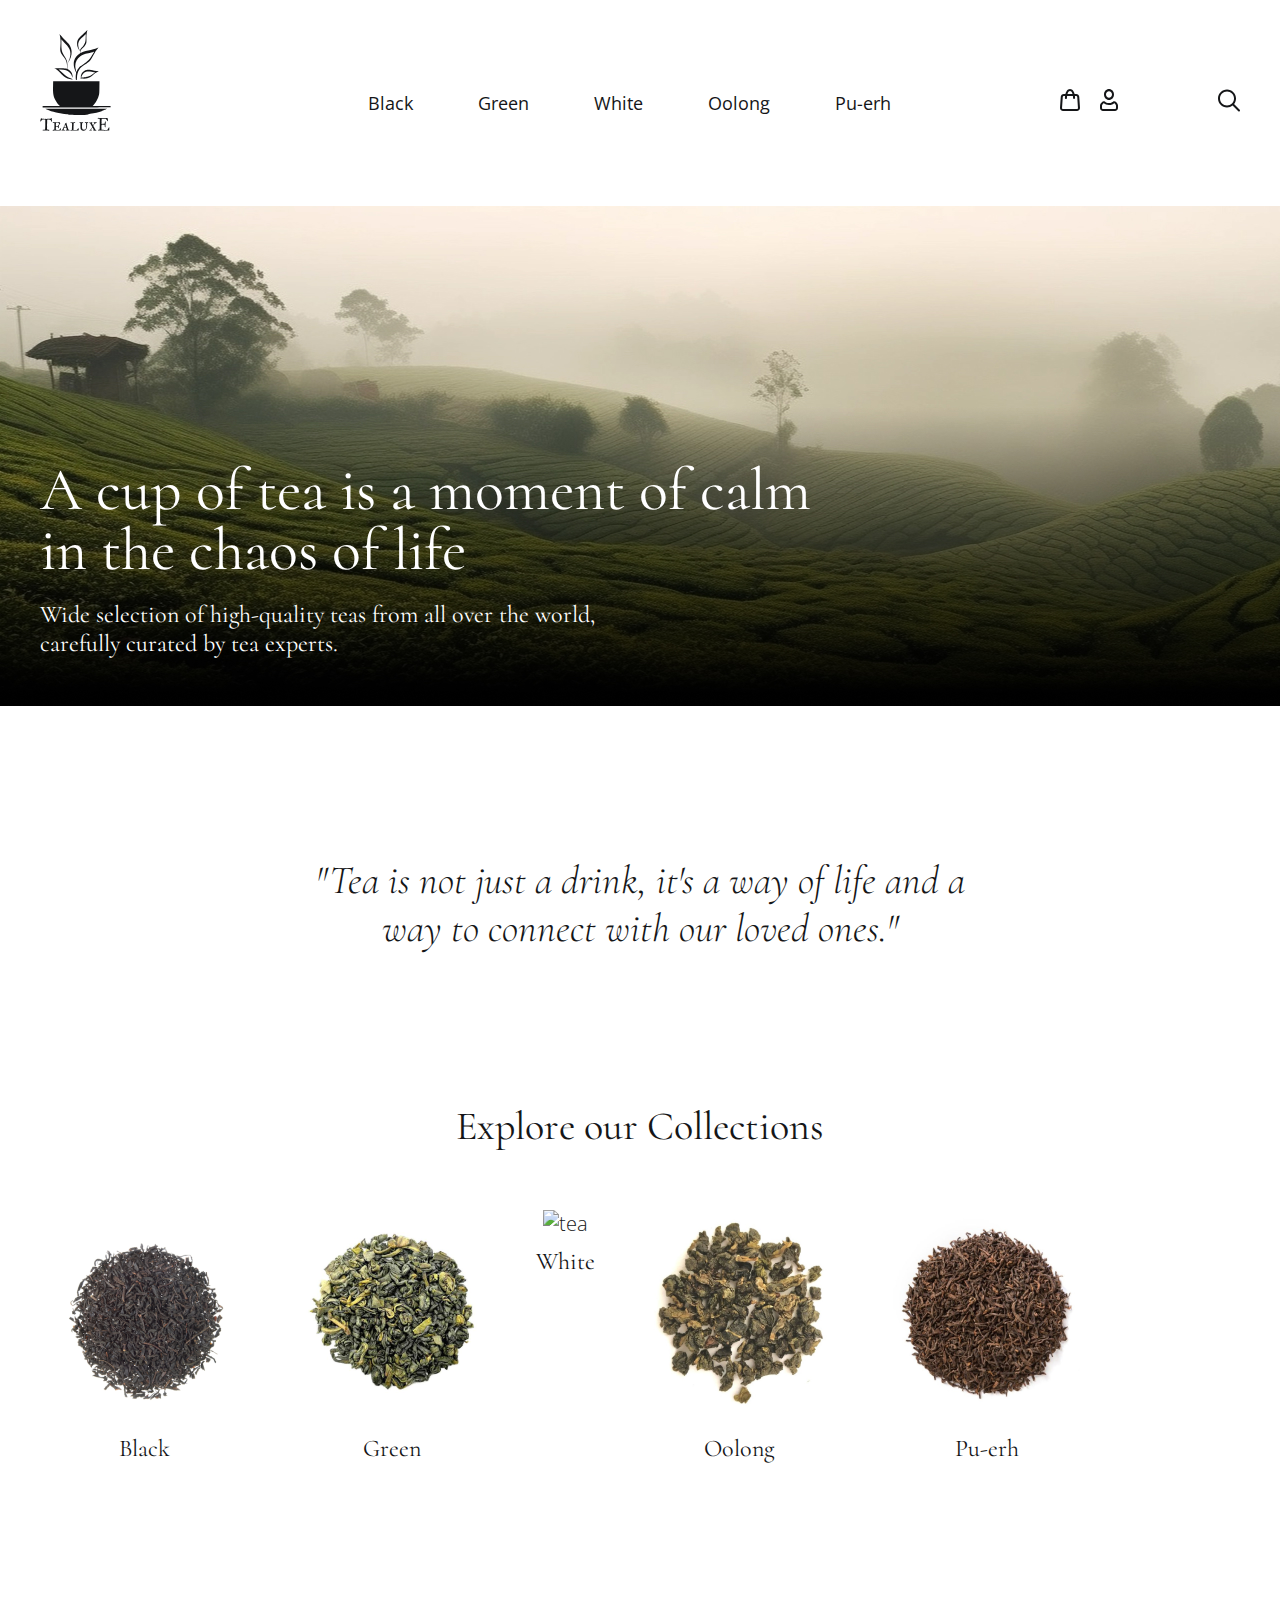
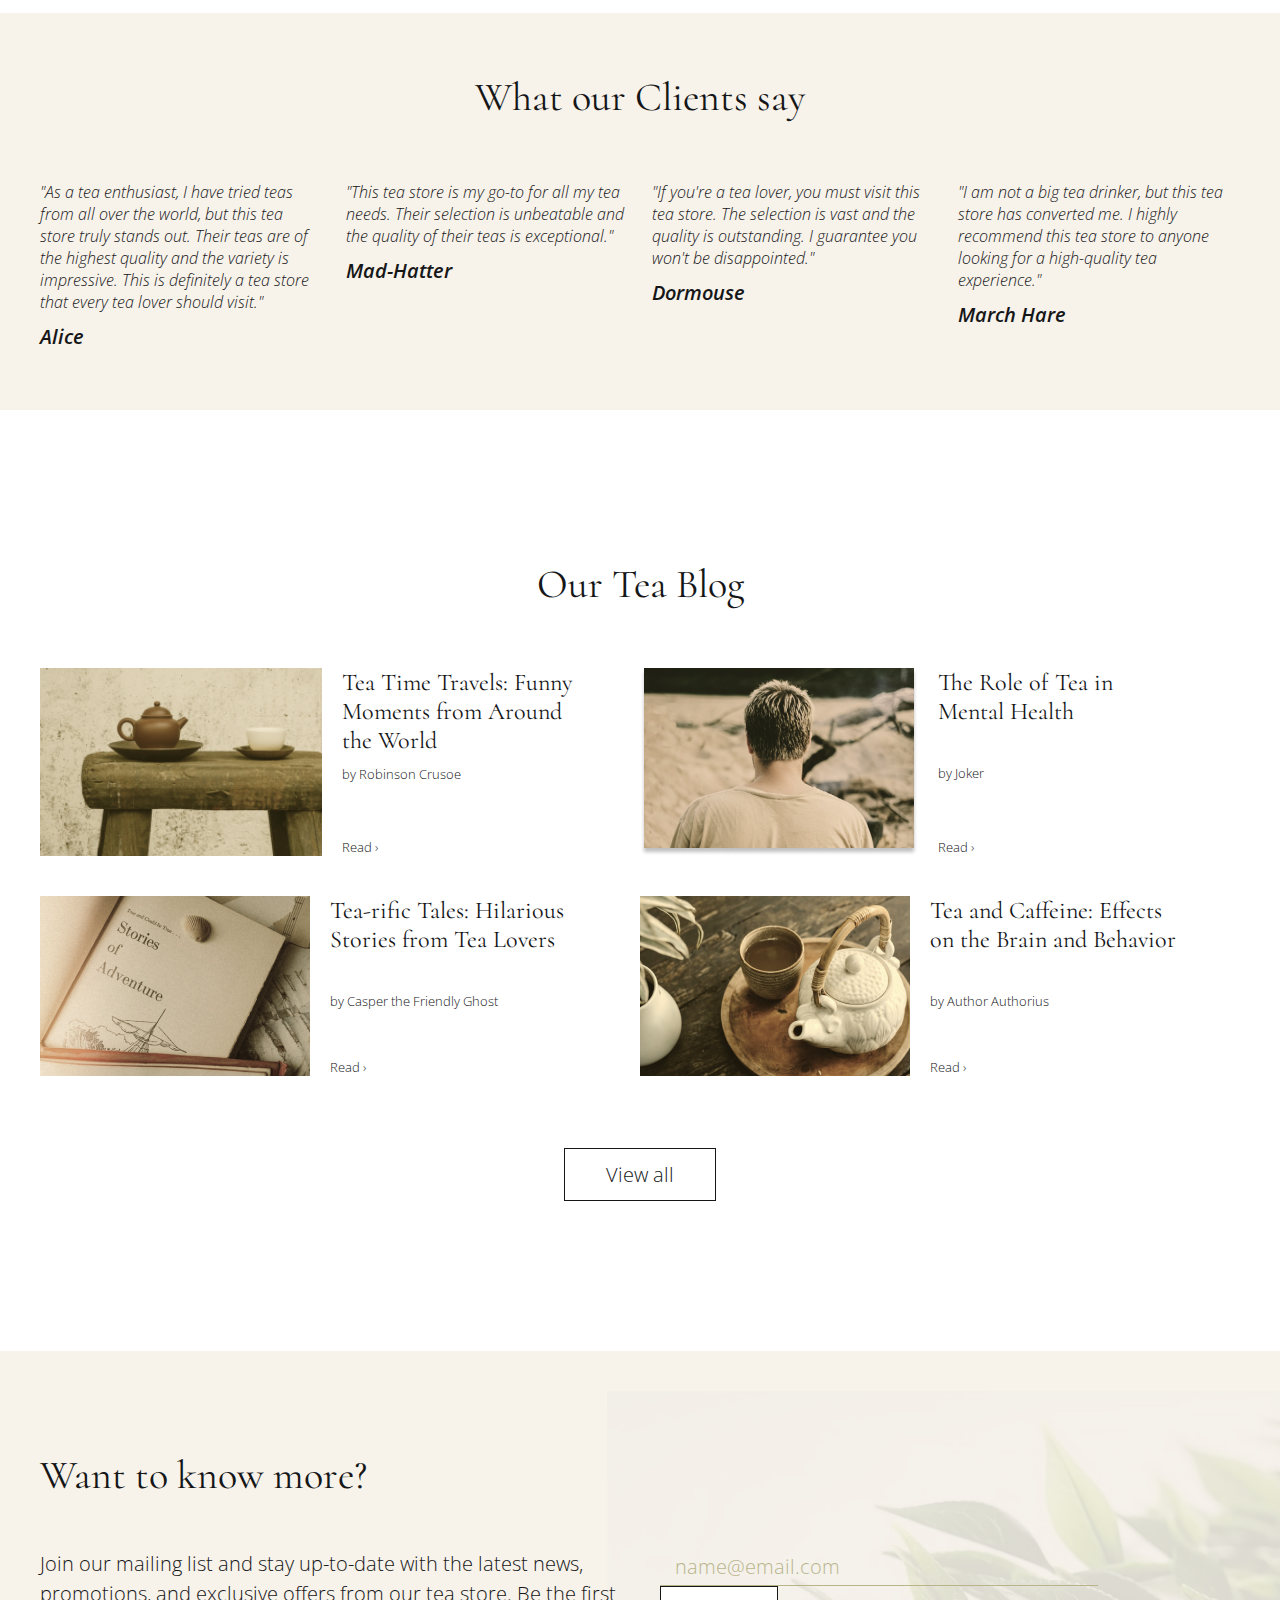
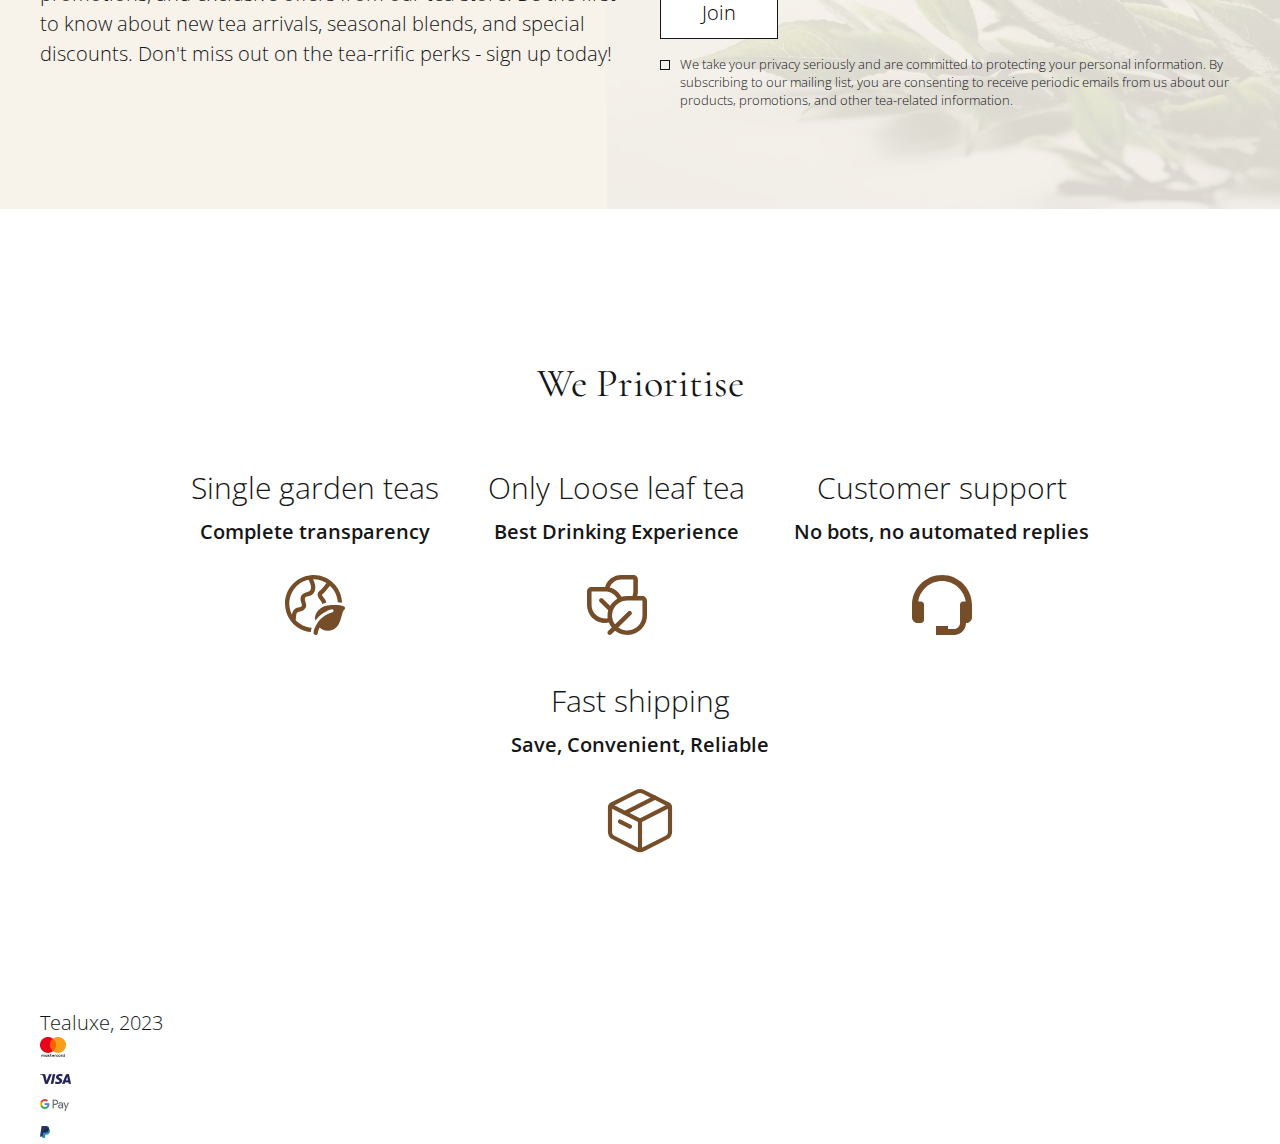
==== TeaShop/index.html @ 09e58a93 "01.09" ====
<!DOCTYPE html>
<html lang="en">

<head>
    <meta charset="UTF-8">
    <meta name="viewport" content="width=device-width, initial-scale=1.0">
    <title>TeaShop</title>
    <link href="https://fonts.googleapis.com/css2?family=Open+Sans:ital,wght@0,300;1,300&display=swap" rel="stylesheet">
    <link href="https://fonts.googleapis.com/css2?family=Open+Sans&display=swap" rel="stylesheet">
    <link href="https://fonts.googleapis.com/css2?family=Open+Sans:wght@600&display=swap" rel="stylesheet">
    <link href="https://fonts.googleapis.com/css2?family=Open+Sans:ital,wght@1,300&display=swap" rel="stylesheet">
    <!-- cormorant -->
    <link href="https://fonts.googleapis.com/css2?family=Cormorant:ital,wght@1,300&display=swap" rel="stylesheet">
    <link href="https://fonts.googleapis.com/css2?family=Cormorant&display=swap" rel="stylesheet">
    <link rel="stylesheet" href="../TeaShop/css/reset.css">
    <link rel="stylesheet" href="../TeaShop/css/style.css">
</head>
<body>
    <div class="menu-cls"></div>
    <header class="header">
        <div class="container">
            <div class="header-inner">
                <a class="logo" href="#">
                    <img src="../TeaShop/img/logo.svg" alt="logo">
                </a>
                <nav class="menu">
                    <button class="menu-btn">
                        <span></span>
                        <span></span>
                        <span></span>
                        <span></span>
                    </button>
                    <ul class="menu-list">
                        <li class="menu-close">
                            <button class="menu-close-btn">
                                <img src="../TeaShop/img/dop-menu.svg" alt="close">
                            </button>
                        </li>
                        <li class="menu-item">
                            <a href="#" class="menu-link">Black</a>
                        </li>
                        <li class="menu-item">
                            <a href="#" class="menu-link">Green</a>
                        </li>
                        <li class="menu-item">
                            <a href="#" class="menu-link">White</a>
                        </li>
                        <li class="menu-item">
                            <a href="#" class="menu-link">Oolong</a>
                        </li>
                        <li class="menu-item">
                            <a href="#" class="menu-link">Pu-erh</a>
                        </li>
                        <li class="mobile-nav">
                            <ul class="mobile-menu">
                                <li class="mobile-menu-item">
                                    <a href="#" class="mobile-menu-link">Contact Us</a>
                                </li>
                                <li class="mobile-menu-item">
                                    <a href="#" class="mobile-menu-link">Our Blog</a>
                                </li>
                                <li class="mobile-menu-item">
                                    <a href="#" class="mobile-menu-link">Shopping and Delivery</a>
                                </li>
                            </ul>
                            <ul class="mobile-actions">
                                <li class="mobile-actions-item">
                                    <a href="#" class="user-actions-link">
                                        <img src="../TeaShop/img/cart.svg" alt="cart">
                                    </a>
                                </li>
                                <li class="mobile-actions-item">
                                    <a href="#" class="user-actions-link">
                                        <img src="../TeaShop/img/user.svg" alt="user">
                                    </a>
                                </li>
                                <li class="mobile-actions-item">
                                    <a href="#" class="user-actions-link">
                                        <!-- как обратиться к этому имг -->
                                        <img src="../TeaShop/img/search.svg" alt="search">
                                    </a>
                                </li>
                            </ul>
                        </li>
                    </ul>
                </nav>
                <ul class="user-actions">
                    <li class="user-actions-item">
                        <a href="#" class="user-actions-link">
                            <img src="../TeaShop/img/cart.svg" alt="cart">
                        </a>
                    </li>
                    <li class="user-actions-item">
                        <a href="#" class="user-actions-link">
                            <img src="../TeaShop/img/user.svg" alt="user">
                        </a>
                    </li>
                    <li class="user-actions-item user-actions-item-search">
                        <a href="#" class="user-actions-link">
                            <!-- как обратиться к этому имг -->
                            <img src="../TeaShop/img/search.svg" alt="search">
                        </a>
                        <!-- <search>
                            <form action="">
                                <input type="search">
                                <button type="submit"></button>
                            </form>
                        </search> -->
                    </li>
                </ul>
            </div>
        </div>
    </header>

    <main class="main">
        <section class="top">
            <div class="container">
                <div class="top-inner">
                    <h1 class="top-title">
                        A cup of tea is a moment of calm in the chaos of life
                    </h1>
                    <p class="top-text">
                        Wide selection of high-quality teas from all over the world, carefully curated by tea experts.
                    </p>
                </div>
            </div>
        </section>
        <blockquote class="blockquote">
            <p class="blockquote-text">
                "Tea is not just a drink, it's a way of life and a way to connect with our loved ones."
            </p>
        </blockquote>
        <section class="assortiment">
            <div class="container">
                <h2 class="title assortiment-title">Explore our Collections</h2>
                <ul class="assortiment-list">
                    <li class="assortiment-item">
                        <img src="../TeaShop/img/Black.png" alt="tea" class="assortiment-img">
                        <p class="assortiment-name">Black</p>
                    </li>
                    <li class="assortiment-item">
                        <img src="../TeaShop/img/Green.png" alt="tea" class="assortiment-img">
                        <p class="assortiment-name">Green</p>
                    </li>
                    <li class="assortiment-item">
                        <img src="../TeaShop/img/White.png" alt="tea" class="assortiment-img">
                        <p class="assortiment-name">White</p>
                    </li>
                    <li class="assortiment-item">
                        <img src="../TeaShop/img/Oolong.png" alt="tea" class="assortiment-img">
                        <p class="assortiment-name">Oolong</p>
                    </li>
                    <li class="assortiment-item">
                        <img src="../TeaShop/img/Pu-erh.png" alt="tea" class="assortiment-img">
                        <p class="assortiment-name">Pu-erh</p>
                    </li>
                </ul>
            </div>
        </section>
        <section class="reviews">
            <div class="container">
                <h2 class="title">
                    What our Clients say
                </h2>
                <ul class="reviwes-list">
                    <li class="reviwes-item">
                        <blockquote>
                            <p class="reviwes-text">
                                "As a tea enthusiast, I have tried teas from all over the world, but this tea store
                                truly stands out. Their teas are of the highest quality and the variety is impressive.
                                This is definitely a tea store that every tea lover should visit."
                            </p>
                            <cite class="reviwes-name">Alice</cite>
                        </blockquote>
                    </li>
                    <li class="reviwes-item">
                        <blockquote>
                            <p class="reviwes-text">
                                "This tea store is my go-to for all my tea needs. Their selection is unbeatable and the
                                quality of their teas is exceptional."
                            </p>
                            <cite class="reviwes-name">Mad-Hatter</cite>
                        </blockquote>
                    </li>
                    <li class="reviwes-item">
                        <blockquote>
                            <p class="reviwes-text">
                                "If you're a tea lover, you must visit this tea store. The selection is vast and the
                                quality is outstanding. I guarantee you won't be disappointed."
                            </p>
                            <cite class="reviwes-name">Dormouse</cite>
                        </blockquote>
                    </li>
                    <li class="reviwes-item">
                        <blockquote>
                            <p class="reviwes-text">
                                "I am not a big tea drinker, but this tea store has converted me. I highly recommend
                                this tea store to anyone looking for a high-quality tea experience."
                            </p>
                            <cite class="reviwes-name">March Hare</cite>
                        </blockquote>
                    </li>
                </ul>
            </div>
        </section>
        <section class="main-blog">
            <div class="container">
                <h2 class="title">
                    Our Tea Blog
                </h2>
                <ul class="main-blog-list"> 
                    <li class="main-blog-item">
                        <img class="main-blog-img" src="../TeaShop/img/blog1.jpg" alt="blog">
                        <div class="main-blog-content">
                            <h3 class="main-blog-title">
                                Tea Time Travels: Funny Moments from Around the World
                            </h3>
                            <a class="main-blog-author" href="#">by Robinson Crusoe</a>
                            <a class="main-blog-link" href="#">Read &#8250;</a>
                        </div>
                    </li>
                    <li class="main-blog-item">
                        <img class="main-blog-img" src="../TeaShop/img/blog2.jpg" alt="blog">
                        <div class="main-blog-content">
                            <h3 class="main-blog-title">
                                The Role of Tea in Mental Health
                            </h3>
                            <a class="main-blog-author" href="#">by Joker</a>
                            <a class="main-blog-link" href="#">Read &#8250;</a>
                        </div>
                    </li>
                    <li class="main-blog-item">
                        <img class="main-blog-img" src="../TeaShop/img/blog3.jpg" alt="blog">
                        <div class="main-blog-content">
                            <h3 class="main-blog-title">
                                Tea-rific Tales: Hilarious Stories from Tea Lovers
                            </h3>
                            <a class="main-blog-author" href="#">by Casper the Friendly Ghost</a>
                            <a class="main-blog-link" href="#">Read &#8250;</a>
                        </div>
                    </li>
                    <li class="main-blog-item">
                        <img class="main-blog-img" src="../TeaShop/img/blog4.jpg" alt="blog">
                        <div class="main-blog-content">
                            <h3 class="main-blog-title">
                                Tea and Caffeine: Effects on the Brain and Behavior
                            </h3>
                            <a class="main-blog-author" href="#">by Author Authorius</a>
                            <a class="main-blog-link" href="#">Read &#8250;</a>
                        </div>
                    </li>
                </ul>
                <a class="last-link" href="#">View all</a>
            </div>
        </section>
        <section class="mailing-list">
            <div class="container">
                <h2 class="title mailing-list-title">Want to know more?</h2>
                <div class="mailing-list-inner">
                    <p class="mailing-list-text">
                        Join our mailing list and stay up-to-date with the latest news, promotions, and exclusive offers from our tea store. Be the first to know about new tea arrivals, seasonal blends, and special discounts. Don't miss out on the tea-rrific perks - sign up today!
                    </p>
                    <form class="mailing-list-form" action="#">
                        <input class="mailing-list-email" type="email" placeholder="name@email.com">
                        <button class="mailing-list-btn" type="submit">Join</button>
                        <label class="mailing-list-label">
                            <input class="checkbox" type="checkbox">
                            <span class="checkbox-style"></span>
                            <p class="checkbox-text">
                                We take your privacy seriously and are committed to protecting your personal information. By subscribing to our mailing list, you are consenting to receive periodic emails from us about our products, promotions, and other tea-related information.
                            </p>
                        </label>
                    </form>
                </div>
            </div>
        </section>
        <section class="prioritise">
            <div class="container">
                <h2 class="title">
                    We Prioritise
                </h2>
                <ul class="prioritise-list">
                    <li class="prioritise-item">
                        <h4 class="prioritise-title">Single garden teas</h4>
                        <p class="prioritise-text">Complete transparency</p>
                        <img src="../TeaShop/img/prior1.svg" alt="prior">
                    </li>
                    <li class="prioritise-item">
                        <h4 class="prioritise-title">Only Loose leaf tea</h4>
                        <p class="prioritise-text">Best Drinking Experience</p>
                        <img src="../TeaShop/img/prior2.svg" alt="prior">
                    </li>
                    <li class="prioritise-item">
                        <h4 class="prioritise-title">Customer support</h4>
                        <p class="prioritise-text">No bots, no automated replies</p>
                        <img src="../TeaShop/img/prior3.svg" alt="prior">
                    </li>
                    <li class="prioritise-item">
                        <h4 class="prioritise-title">Fast shipping</h4>
                        <p class="prioritise-text">Save, Convenient, Reliable</p>
                        <img src="../TeaShop/img/prior4.svg" alt="prior">
                    </li>
                </ul>
            </div>
        </section>
    </main>
    <footer class="footer">
        <div class="container">
            <div class="footer-inner">
                <ul class="footer-nav-products">
                    
                </ul>
            </div>
            <div class="footer-bottom">
                <p class="footer-copy">
                    Tealuxe, 2023
                </p>
                <ul class="partners-logo">
                    <li class="partners-logo-item">
                        <img src="../TeaShop/img/part-1.png" alt="pay">
                    </li>
                    <li class="partners-logo-item">
                        <img src="../TeaShop/img/part-2.png" alt="pay">
                    </li>
                    <li class="partners-logo-item">
                        <img src="../TeaShop/img/part-3.png" alt="pay">
                    </li>
                    <li class="partners-logo-item">
                        <img src="../TeaShop/img/part-4.png" alt="pay">
                    </li>
                </ul>
            </div>
        </div>
    </footer>




    <script src="../../pet-projects/TeaShop/js/main.js"></script>
</body>
</html>
---- TeaShop/css/style.css ----
html{
    box-sizing: border-box;
}

*,
*::after,
*::before{
    box-sizing: inherit;
}

a{
    text-decoration: none;
    color: inherit;
}

button{
    padding: 0;
    border: none;
    background-color: transparent;
}

ul{
    list-style: none;
}

.title{
    text-align: center;
    margin-bottom: 60px;
    font-family: 'Cormorant', serif;
    font-size: 40px;
    font-weight: 400;
}

.container{
    max-width: 1240px;
    margin: 0 auto;
    padding-left: 20px;
    padding-right: 20px;
}

body{
    color: #151618;
    font-family: 'Open Sans', sans-serif;
    font-size: 20px;
    font-weight: 300;
    line-height: normal;
    position: relative; 
    /* font-family: 'Cormorant', serif; */
}

.menu-cls.menu-open{
    display: block;
}

.header-inner{ 
    display: flex;
    justify-content: space-between;
    align-items: center;
    padding: 30px 0;
    min-height: 140px;
}

.logo{
    margin-bottom: 35px;
}

.menu-btn{
    display: none;
    width: 40px;
    height: 20px;
    flex-direction: column ;
    justify-content: space-between;
    z-index: 2 ;
    position: relative;
} 

.menu-cls{
    display: none;
    position: absolute;
    left: 0;
    top: 0;
    bottom: 0;
    right: 0;
    background-color: rgba(0,0,0,.5);
    z-index: 1;
    transition: background-color .3s ease;
}

.mobile-nav,
.menu-close{
    display: none;
}

.menu-btn span{
    background-color: #000;
    height: 2px;
    width: 100%;
}

.menu-list{
    display: flex;
    align-items: center;
    gap: 0 65px;
    font-weight: 400;
    font-size: 18px;
    margin-left: 85px;
    position: relative;
    z-index: 3 ;
}

.user-actions{
    display: flex;
    align-items: center;
    gap: 0 20px;
}

.user-actions-item-search{
    margin-left: 80px;
}

.top{
    background-image: url(../img/header_photo.jpg);
    background-repeat: no-repeat;
    background-position: bottom left;
    background-size: cover;
}

.top-inner{
    min-height: 500px;
    color: #fff;
    font-family: 'Cormorant', serif;
    font-weight: 400; 
    display: flex;
    flex-direction: column;
    justify-content: flex-end;
}

.top-title{
    font-size: 60px;
    margin-bottom: 20px;
    max-width: 780px;
    line-height: 1;
    font-weight: 400;
}

.top-text{
    font-size: 24px;
    margin-bottom: 48px;
    max-width: 560px;
}

.blockquote-text{
    text-align: center;
    font-family: 'Cormorant', serif;
    font-size: 40px;
    max-width: 704px;
    font-style: italic;
    margin: 150px auto;
}

.assortiment{
    margin-bottom: 150px;
}

.assortiment-list{
    text-align: center;
    display: flex;
    gap: 0 40px;
}

.assortiment-img{
    max-width: 208px;
    max-height: 208px;
    width: 100%;
}

.assortiment-name{
    padding-top: 10px;
    font-size: 24px;
    font-weight: 400;
    font-family: 'Cormorant', serif;
}

.reviews{
    padding: 60px 0;
    background-color: #F7F2EA;
}

.reviwes-list{
    display: flex;
    gap: 0 26px;
}

.reviwes-item{
    flex-basis: 280px;
}

.reviwes-text{
    font-size: 16px;
    font-style: italic;
    margin-bottom: 10px;
}

.reviwes-name{
    font-weight: 600;
}

.main-blog{
    padding: 150px 0;

}

.main-blog-list{
    display: flex;
    flex-wrap: wrap;
    gap: 40px 58px;
}

.main-blog-item{
    flex-basis: 542px;
    display: flex;
    gap: 0 20px;
}

.main-blog-content{
    display: flex;
    flex-direction: column;
}

.main-blog-title{
    font-family: 'Cormorant', serif;
    font-size: 24px;
    font-weight: 400;
    margin-bottom: 10px;
    min-height: 86px;
}

.main-blog-author{
    font-size: 13px;
}

.main-blog-link{
    margin-top: auto;
    font-size: 13px ;
}

.last-link{
    padding: 12px 41px;
    display: flex;
    justify-content: center;
    margin: 72px auto 0;
    border: 1px solid #151618;
    width: 152px;
}

.mailing-list{
    padding: 100px 0;
    background-color: #F7F2EA;
    background-image: url(../../TeaShop/img/flower.png);
    background-repeat: no-repeat;
    background-position: bottom right;
}

.mailing-list-title{
    text-align: left;
    margin-bottom: 50px;
}

.mailing-list-inner{
    display: flex;
    gap: 60px 40px;
}
 
.mailing-list-text{
    line-height: 1.5;
    flex-basis: 580px;
}

.mailing-list-form{
    display: flex;
    flex-wrap: wrap;
    flex-basis: 580px;
}

.mailing-list-email{
    border: none;
    border-bottom: 1px solid #B8B58B;
    background-color: transparent;
    padding: 3px 15px;
    width: 438px;
    margin-right: 25px;
    font-family: 'Open Sans', sans-serif;
    font-size: 20px;
    font-weight: 300;
    line-height: 1.5;
    color: #151618;
}

.mailing-list-email::placeholder{
    font-family: 'Open Sans', sans-serif;
    font-size: 20px;
    font-weight: 300;
    line-height: 1.5;
    color: #B8B58B;
}

.mailing-list-btn{
    font-family: 'Open Sans', sans-serif;
    background-color: #fff;
    border: solid 1px #151618;
    padding: 12px 41px;
    font-size: 20px;
    font-weight: 300;
    cursor: pointer;
}

.checkbox-text{
    font-size: 13px;
    padding-left: 20px;
}

.mailing-list-label{
    margin-top: 16px;
}

.checkbox{
    position: absolute;
    width: 1px;
    height: 1px;
    clip: rect(0,0,0,0);
    overflow: hidden;
    padding-left: 20px;
}

.checkbox-style{
    position: absolute;
    width: 10px;
    height: 10px;
    border: 1px solid #151618;
    margin-top: 5px;
}

.checkbox:checked + .checkbox-style::before{
    content: '';
    position: absolute;
    width: 6px;
    height: 6px;
    background-color: #151618;
    top: 1px;
    left: 1px;
}

.prioritise{
    padding: 150px 0;
}

.prioritise-list{
    text-align: center;
    display: flex;
    justify-content: center;
    flex-wrap: wrap;
    gap: 39px 49px;
}

.prioritise-title{
    font-size: 30px;
    margin-bottom: 10px;
    font-weight: 300 ;
}

.prioritise-text{
    margin-bottom: 30px;
    font-weight: 600 ;
}














@media (max-width: 1000px){
    .user-actions-item-search{
        margin-left: 30px;
    }
    .menu{
        margin-right: auto;
    }
    .menu-list{
        margin-left: 60px;
    }
    .logo{
        margin-bottom: 0;
    }
    .header-inner{
        min-height: auto;
    }
    .blockquote-text{
        margin-top: 120px;
        margin-bottom: 135px;
    }
    .assortiment{
        margin-bottom: 120px;
    }
    .assortiment-list{
        gap: 0;
    }
    .reviwes-item:last-child{
        display: none;
    }
    .main-blog{
        padding: 120px 0;
    }
    .main-blog-img{
        max-width: 230px ;
    }
    .main-blog-item{
        flex-basis: 460px;
    }
    .main-blog-list{
        gap: 67px 20px;
    }
    .main-blog-link{
        margin-top: 60px;
    }
    .mailing-list-inner{
        flex-wrap: wrap;
        justify-content: center ;
    }
    .mailing-list{
        padding: 60px 0;
    }
    .mailing-list-text{
        text-align: center;
        flex-basis: 780px;
    }
    .mailing-list-title{
        text-align: center;
    }
    .prioritise{
        padding: 120px 0;
    }
    .prioritise-list{
        gap: 30px 210px ;
    }
} 

@media (max-width: 860px){
    .menu-list{
        transform: translateY(-100%);
        position: absolute;
        top: 0;
        left: 0;
        right: 0;
        width: 480px;
        margin: 0 auto;
        background-color: #fff;
        display: block;
        text-align: center;
        padding-top: 60px;
        transition: transform .7s ease;
    }
    .menu-list.menu-list-open{
        transform: translateY(0%);
    }
    .menu-close-btn{
        position: absolute;
        top: 20px;
        right: 20px;
    }
    .menu-item{
        margin-bottom: 30px;
        font-size: 24px;
        font-family: 'Cormorant', serif;
    }
    .mobile-menu{
        padding-top: 60px;
        margin: 60px 30px;
        border-top: 2px solid #F7F2EA;
    }
    .mobile-actions{
        background-color: #F7F2EA;
        height: 60px;
        padding: 0 80px;
        display: flex;
        justify-content: space-between;
        align-items: center;
    }
    .menu-btn{
        display: flex;
    }
    .mobile-nav,
    .menu-close{
    display: block;
    }
    .menu{
        order: -1;
        margin-right: 0;
    }
    .mobile-menu-item{
        margin-bottom: 35px;
    }
    .logo{
        margin-left: auto;
        margin-right: 154px;
    }
}

@media (max-width: 768px){
    .header-inner{
        padding-left: 64px;
        padding-right: 64px;
    }
    .blockquote-text{
        max-width: 640px;
    }
    .assortiment-list{
        flex-wrap: wrap;
        justify-content: center;
    }
    .reviwes-item:last-child{
        display: block ;
    }
    .reviwes-list{
        flex-wrap: wrap;
        gap: 30px 76px;
    }
    .main-blog-item{
        flex-basis: 542px;
    }
    .main-blog-img{
        max-width: 270px;
    }
    .main-blog-list{
        gap: 30px 20px;
    }
    .main-blog-item:nth-child(even){
        margin-left: 98px;
    }
    .mailing-list-text{
        flex-basis: 640px;
    }
    .prioritise-list{
        gap: 30px 133px ;
    }
}

@media (max-width: 680px){
    .container{
        padding-left: 10px;
        padding-right: 10px;
    }
    .header-inner{
        padding-right: 0;
        padding-left: 0;
    }
    .top-title{
        font-size: 40px;
    }
    .blockquote-text{
        font-size: 16px ;
        max-width: 376px;
    }
    .main-blog-item:nth-child(even){
        margin-left: 0;
    }
}

@media (max-width: 480px){
    .logo{
        margin-right: 80px;
    }
    .logo img{
        width: 40px;
    }
    .menu-list{
        width: 360px;
    }
    .assortiment{
        margin-bottom: 60px;
    }
    .reviwes-list{
        gap: 30px 20px;
    }
    .reviews{
        padding: 50px 0;
    }
    .reviwes-item{
        flex-basis: 220px;
    }
    .main-blog{
        padding: 60px 0;
    }
    .main-blog-img{
        max-width: 230px;
    }
    .mailing-list{
        padding: 50px 0;
    }
    .mailing-list-text{
        flex-basis: 100%;
        font-size: 13px;
    }
    .mailing-list-inner{
        gap: 30px 0;
    }
    .mailing-list-email{
        width: 324px;
        margin-right: 20px;
    }
    .mailing-list-btn{
        padding: 10px 39px;
    }
    .prioritise{
        padding: 60px 0;
    }
}

@media (max-width: 360px){
    .title{
        margin-bottom: 30px;
        font-size: 24px;
    }
    .logo{
        margin-right: 50px;
    } 
    .user-actions-item-search{
        margin-left: 0;
    }
    .header-inner{
        padding: 10px 0;
    }
    .top-title{
        font-size: 24px;
        margin-bottom: 10px;
    }
    .top-text{
        font-size: 13px;
        margin-bottom: 30px;
    }
    .top-inner{
        min-height: 367px;
    }
    .blockquote-text{
        max-width: 340px;
        margin-top: 70px;
        margin-bottom: 80px;
    }
    .assortiment-img{
        max-width: 170px ;
    }
    .assortiment{
        margin-bottom: 80px;
    }
    .reviwes-item{
        flex-basis: 100%;
    }
    .reviwes-item:first-child,
    .reviwes-item:last-child{
        display: none ;
    }
    .main-blog{
        padding: 50px 0;
    }
    .main-blog-item{
        display: block;
        max-width: 270px;
    }
    .main-blog-img{
        max-width: 100%;
    }
    .main-blog-item:nth-child(even){
        display: none;
    }
    .main-blog-list{
        justify-content: center;
    }
    .main-blog-title{
        min-height: auto;
    }
    .mailing-list-email{
        width: 205px;
    }
    .prioritise{
        padding: 50px 0;
    }
    .prioritise-title{
        font-size: 20px;
    }
    .prioritise-text{
        font-size: 10px;
        font-weight: 400;
    }
    .prioritise-list{
        gap: 40px 100px;
    }
}
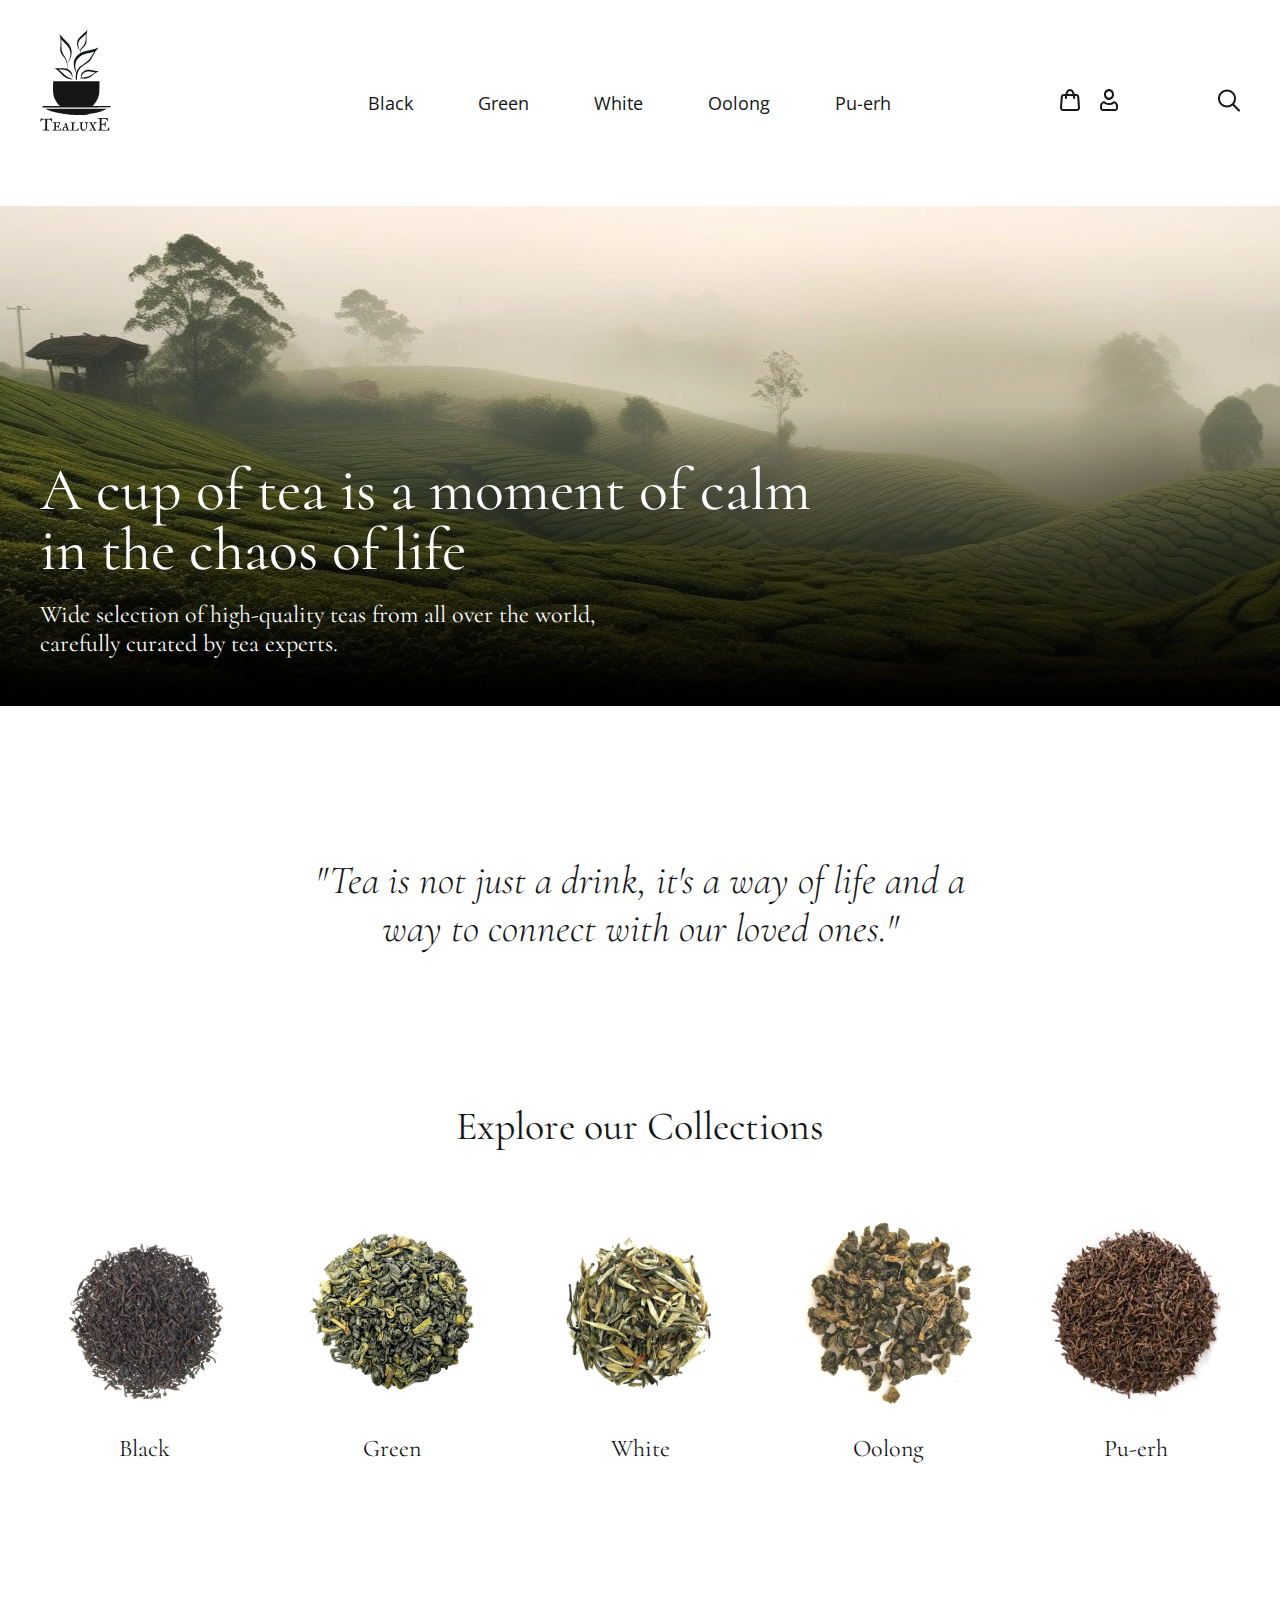
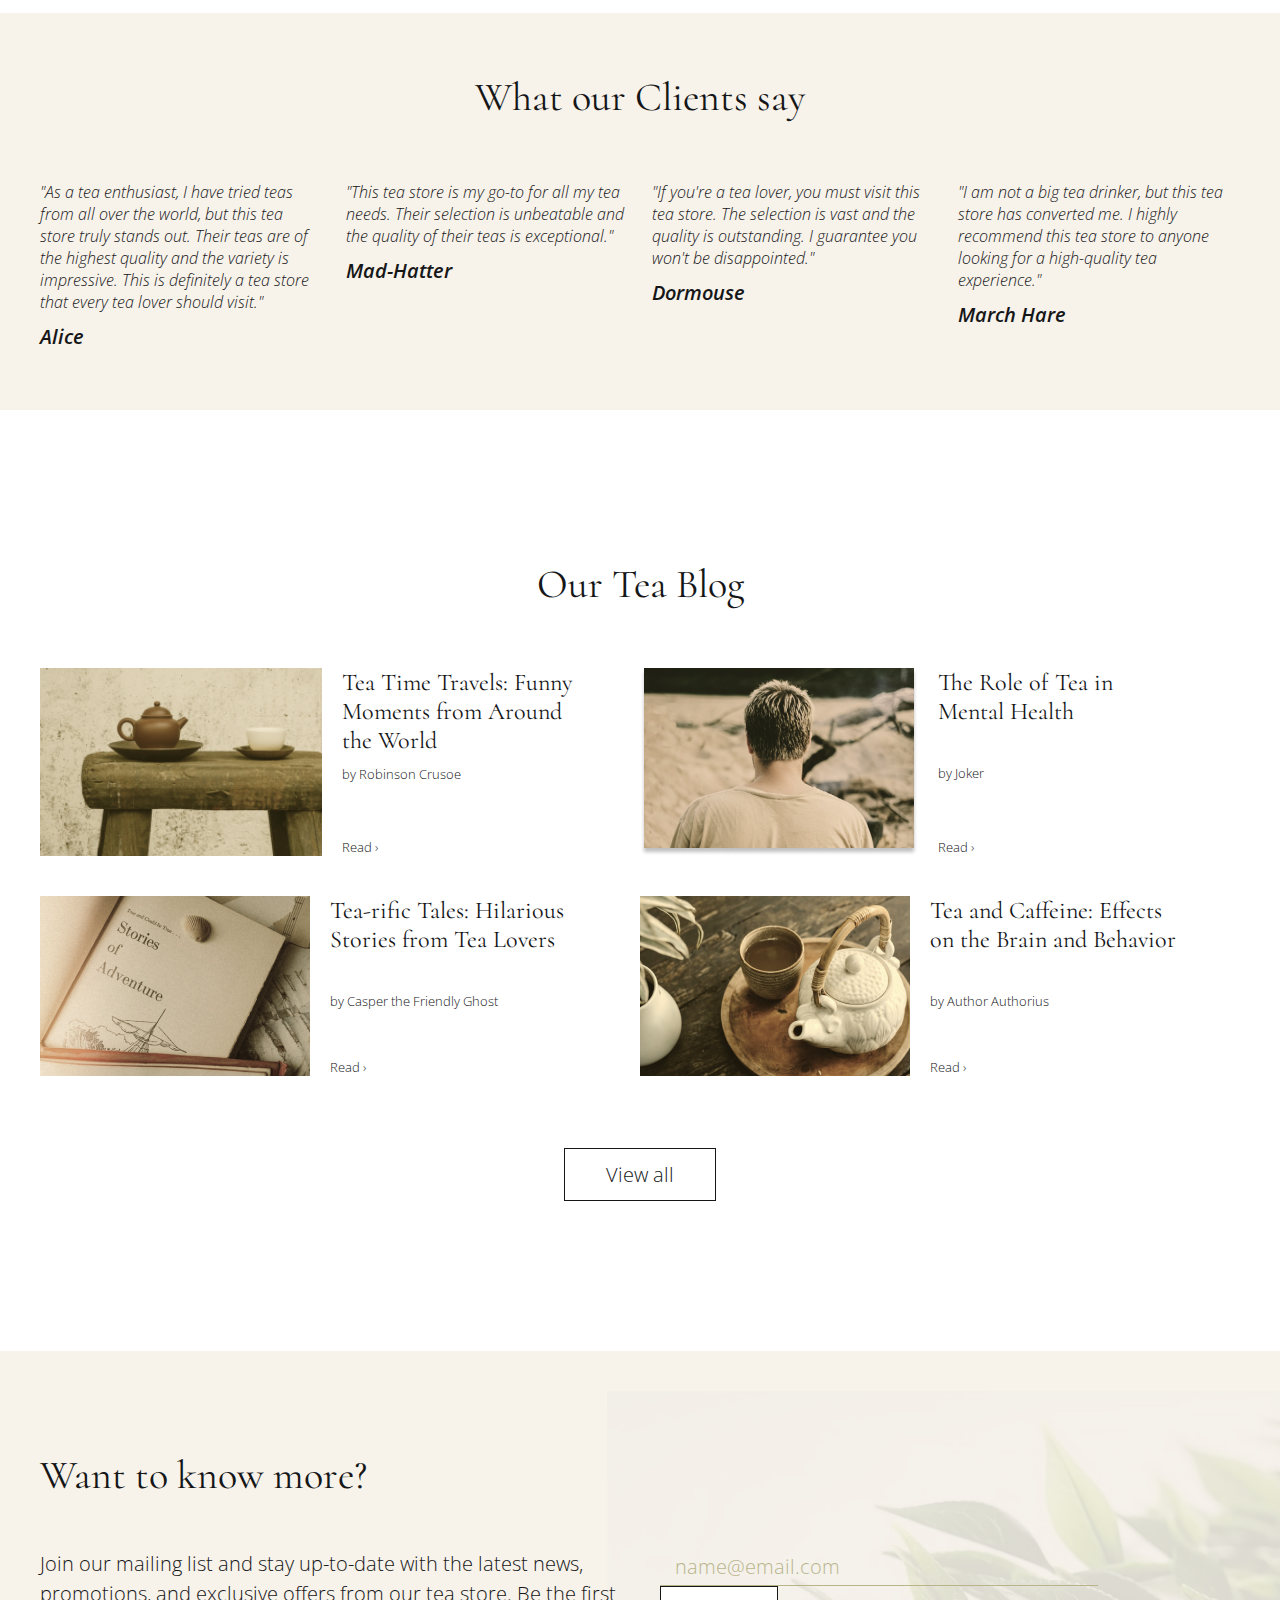
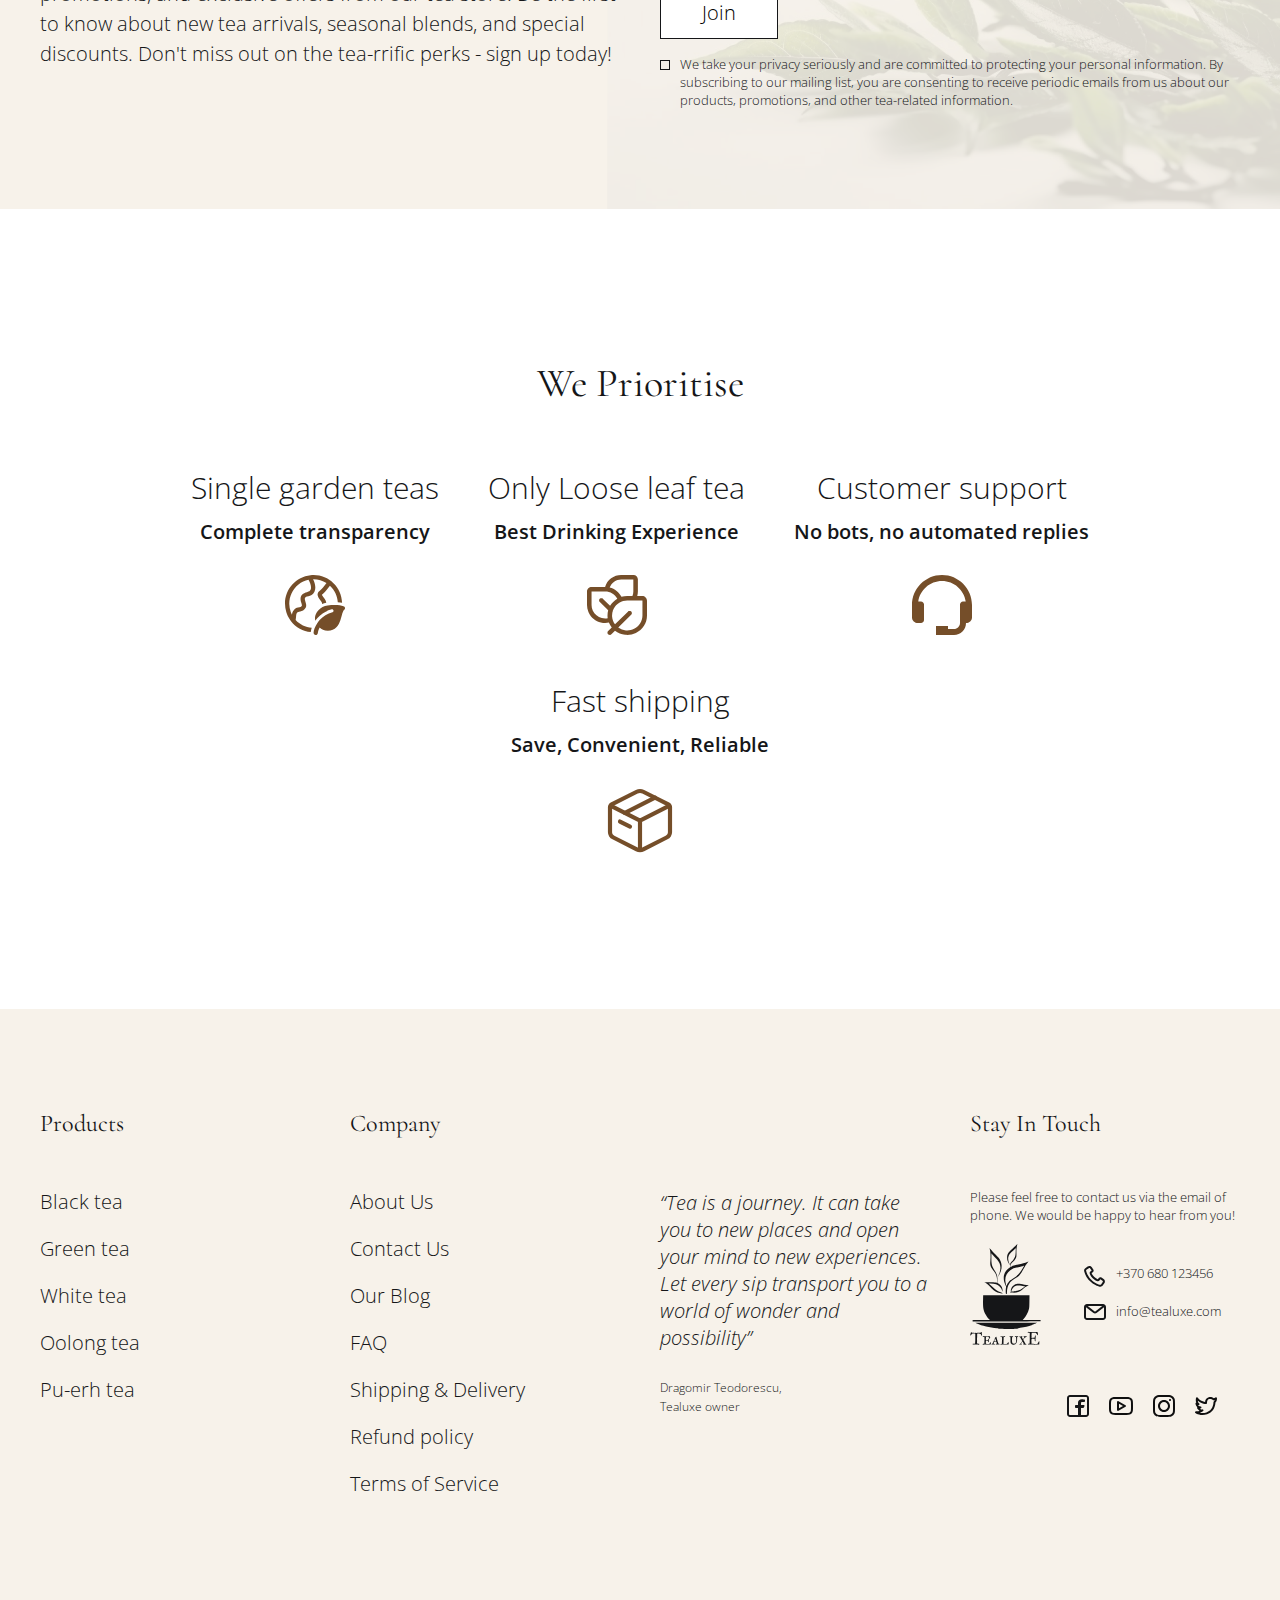
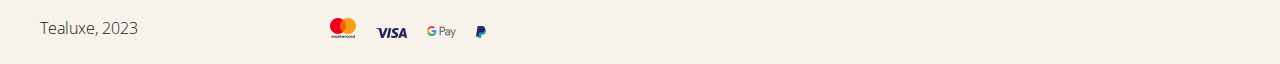
==== commit 32a081a2: "footer for TeaShop" ====
--- a/TeaShop/index.html
+++ b/TeaShop/index.html
@@ -16,8 +16,9 @@
     <link rel="stylesheet" href="../TeaShop/css/style.css">
 </head>
 <body>
-    <div class="menu-cls"></div>
+    <div class="wrapper">
     <header class="header">
+        <div class="menu-cls"></div>
         <div class="container">
             <div class="header-inner">
                 <a class="logo" href="#">
@@ -307,9 +308,102 @@
     <footer class="footer">
         <div class="container">
             <div class="footer-inner">
-                <ul class="footer-nav-products">
-                    
-                </ul>
+                <ul class="footer-products">
+                    <li class="footer-products-title">
+                        Products
+                    </li>
+                    <li class="footer-products-item">
+                        <a class="footer-products-link" href="#">Black tea</a>
+                    </li>
+                    <li class="footer-products-item">
+                        <a class="footer-products-link" href="#">Green tea</a>
+                    </li>
+                    <li class="footer-products-item">
+                        <a class="footer-products-link" href="#">White tea</a>
+                    </li>
+                    <li class="footer-products-item">
+                        <a class="footer-products-link" href="#">Oolong tea</a>
+                    </li>
+                    <li class="footer-products-item">
+                        <a class="footer-products-link" href="#">Pu-erh tea</a>
+                    </li>
+                </ul>
+                <ul class="footer-company">
+                    <li class="footer-company-title">
+                        Company
+                    </li>
+                    <li class="footer-company-item">
+                        <a class="footer-company-link" href="#">About Us</a>
+                    </li>
+                    <li class="footer-company-item">
+                        <a class="footer-company-link" href="#">Contact Us</a>
+                    </li>
+                    <li class="footer-company-item">
+                        <a class="footer-company-link" href="#">Our Blog</a>
+                    </li>
+                    <li class="footer-company-item">
+                        <a class="footer-company-link" href="#">FAQ</a>
+                    </li>
+                    <li class="footer-company-item">
+                        <a class="footer-company-link" href="#">Shipping & Delivery</a>
+                    </li>
+                    <li class="footer-company-item">
+                        <a class="footer-company-link" href="#">Refund policy</a>
+                    </li>
+                    <li class="footer-company-item">
+                        <a class="footer-company-link" href="#">Terms of Service</a>
+                    </li>
+                </ul>
+                <blockquote class="footer-blockquote">
+                    <p class="footer-block-text">“Tea is a journey. It can take you to new places and open your mind to new experiences. Let every sip transport you to a world of wonder and possibility”</p>
+                    <cite class="footer-block-author">
+                        Dragomir Teodorescu, 
+                        <span>Tealuxe owner</span>
+                    </cite>
+                </blockquote>
+                <div class="footer-contacts">
+                    <h5 class="footer-contacts-title">
+                        Stay In Touch
+                    </h5>
+                    <p class="footer-contacts-text">
+                        Please feel free to contact us via the email of phone. We would be happy to hear from you!
+                    </p>
+                    <ul class="footer-nav">
+                        <li class="footer-nav-logo">
+                            <a class="footer-logo" href="#">
+                                <img src="img/logo.svg" alt="logo">
+                            </a>
+                        </li>
+                        <li class="footer-nav-contacts">
+                            <a class="footer-nav-phone" href="tel:+370 680 123456">+370 680 123456</a>
+                            <a class="footer-nav-email" href="mailto:info@tealuxe.com">info@tealuxe.com</a>
+                        </li>
+                        <li class="footer-social">
+                            <ul class="footer-social-list">
+                                 <li class="footer-social-item">
+                                    <a class="footer-social-link" href="#">
+                                        <img src="img/facebooke.svg" alt="social">
+                                    </a>
+                                 </li>
+                                 <li class="footer-social-item">
+                                    <a class="footer-social-link" href="#">
+                                        <img src="img/you.svg" alt="social">
+                                    </a>
+                                 </li>
+                                 <li class="footer-social-item">
+                                    <a class="footer-social-link" href="#">
+                                        <img src="img/inst.svg" alt="social">
+                                    </a>
+                                 </li>
+                                 <li class="footer-social-item">
+                                    <a class="footer-social-link" href="#">
+                                        <img src="img/twit.svg" alt="social">
+                                    </a>
+                                 </li>
+                            </ul>
+                        </li>
+                    </ul>
+                </div>
             </div>
             <div class="footer-bottom">
                 <p class="footer-copy">
@@ -332,6 +426,7 @@
             </div>
         </div>
     </footer>
+</div>
 
 
 
--- a/TeaShop/css/style.css
+++ b/TeaShop/css/style.css
@@ -6,6 +6,21 @@
 *::after,
 *::before{
     box-sizing: inherit;
+}
+
+.html,
+.body{
+    height: 100%;
+}
+
+.wrapper{
+    min-width: 100%;
+    display: flex;
+    flex-direction: column;
+}
+
+.main{
+    flex-grow: 1;
 }
 
 a{
@@ -373,18 +388,119 @@
     font-weight: 600 ;
 }
 
-
-
-
-
-
-
-
-
-
-
-
-
+.footer{
+    padding: 100px 0 20px;
+    background-color: #F7F2EA;
+}
+
+.footer-inner{
+    margin-bottom: 100px;
+    display: grid;
+    grid-template-columns: repeat(4, 1fr);
+    gap: 0 40px;
+}
+
+.footer-products-title, 
+.footer-company-title,
+.footer-contacts-title{
+    font-weight: 400;
+    font-family: 'Cormorant', sans-serif;
+    font-size: 24px;
+    margin-bottom: 50px;
+}
+
+.footer-products-item,
+.footer-company-item{
+    margin-bottom: 20px;
+}
+
+.footer-block-text{
+    margin-top: 80px;
+    font-style: italic;
+    margin-bottom: 20px;
+}
+
+.footer-block-author{
+    font-size: 12px;
+    font-style: normal;
+}
+
+.footer-block-author span{
+    display: block;
+}
+
+.footer-contacts-text{
+    font-size: 13px;
+    margin-bottom: 20px;
+}
+
+.footer-nav{
+    display: flex;
+    flex-wrap: wrap;
+}
+
+.footer-nav-logo{
+    margin-right: 40px;
+}
+
+.footer-nav-phone,
+.footer-nav-email{
+    font-size: 13px;
+    position: relative;
+    padding-left: 32px;
+    display: block;
+    margin-bottom: 20px;
+}
+
+.footer-nav-phone::before,
+.footer-nav-email::before{
+    content: '';
+    position: absolute;
+    top: 2px;
+    left: 0;
+    width: 22px;
+    height: 16px;
+    background-image: url(../img/mail.svg);
+}
+
+.footer-nav-phone::before{
+    background-image: url(../img/phone.svg);
+    width: 21px;
+    height: 21px;
+}
+
+.footer-nav-contacts{
+    margin-top: 20px;
+}
+
+.footer-social{
+    margin-top: 40px;
+    margin-left: 97px;
+}
+
+.footer-social-list{
+    display: flex;
+    align-items: center;
+    gap: 0 20px;
+}
+
+.footer-social-link{
+    display: grid;
+}
+
+.footer-bottom{
+    display: flex;
+}
+
+.footer-copy{
+    margin-right: 192px;
+    font-size: 16px;
+}
+
+.partners-logo{
+    display: flex;
+    gap: 0 20px;
+}
 
 @media (max-width: 1000px){
     .user-actions-item-search{
@@ -449,6 +565,24 @@
     }
     .prioritise-list{
         gap: 30px 210px ;
+    }
+    .footer-blockquote{
+        width: 270px;
+    }
+    .footer-block-text{
+        margin-top: 0;
+    }
+    .footer-inner{
+        margin-bottom: 55px;
+    }
+    .footer-copy{
+        margin-right: 85px;
+    }
+    .footer-nav-logo{
+        margin-right: 35px;
+    }
+    .footer-contacts{
+        width: 270px;
     }
 } 
 
@@ -550,6 +684,24 @@
     .prioritise-list{
         gap: 30px 133px ;
     }
+    .footer-inner{
+        grid-template-rows: 1fr 1fr;
+    }
+    .footer-inner {
+        grid-template-columns: repeat(3, 1fr);
+        grid-template-rows: 1fr 1fr;
+    }
+    .footer-products,
+    .footer-company{
+        grid-row: span 3;
+    }
+    .footer-contacts{
+        grid-column: 3 / 4;
+        grid-row: 2 / 3;
+    }
+    .footer-copy{
+        margin-right: 120px;
+    }
 }
 
 @media (max-width: 680px){
@@ -620,6 +772,52 @@
     }
     .prioritise{
         padding: 60px 0;
+    }
+    .footer-inner{
+        display: flex;
+        flex-wrap: wrap;
+    }
+    .footer-blockquote{
+        width: 100%;
+    }
+    .footer-block-text{
+        margin-bottom: 10px;
+        margin-top: 50px;
+    }
+    .footer-contacts{
+        margin-top: 50px;
+        width: 100%;
+    }
+    .footer-contacts-title{
+        margin-bottom: 20px;
+        text-align: center;
+    }
+    .footer-contacts-text{
+        text-align: center;
+    }
+    .footer-nav{
+        flex-wrap: nowrap;
+    }
+    .footer-social{
+        margin-left: 30px;
+    }
+    .footer-copy{
+        margin-right: auto;
+    }
+    .footer-products{
+        margin-right: auto;
+        padding-right: 20px;
+    }
+    .footer-company{
+        padding-right: 20px;
+        margin-right: 55px;
+    }
+    .footer-products-title,
+    .footer-company-title{
+    margin-bottom: 30px;
+    }
+    .footer{
+        padding: 50px 0 10px;
     }
 }
 
@@ -701,4 +899,19 @@
     .prioritise-list{
         gap: 40px 100px;
     }
+    .footer-company{
+        padding-right: 15px;
+        margin-right: 0;
+    }
+    .footer-nav{
+        flex-wrap: wrap;
+        justify-content: center;
+    }
+    .footer-products{
+        padding-right: 10px;
+    }
+    .footer-social{
+        margin-left: auto;
+        margin-right: auto;
+    }
 }